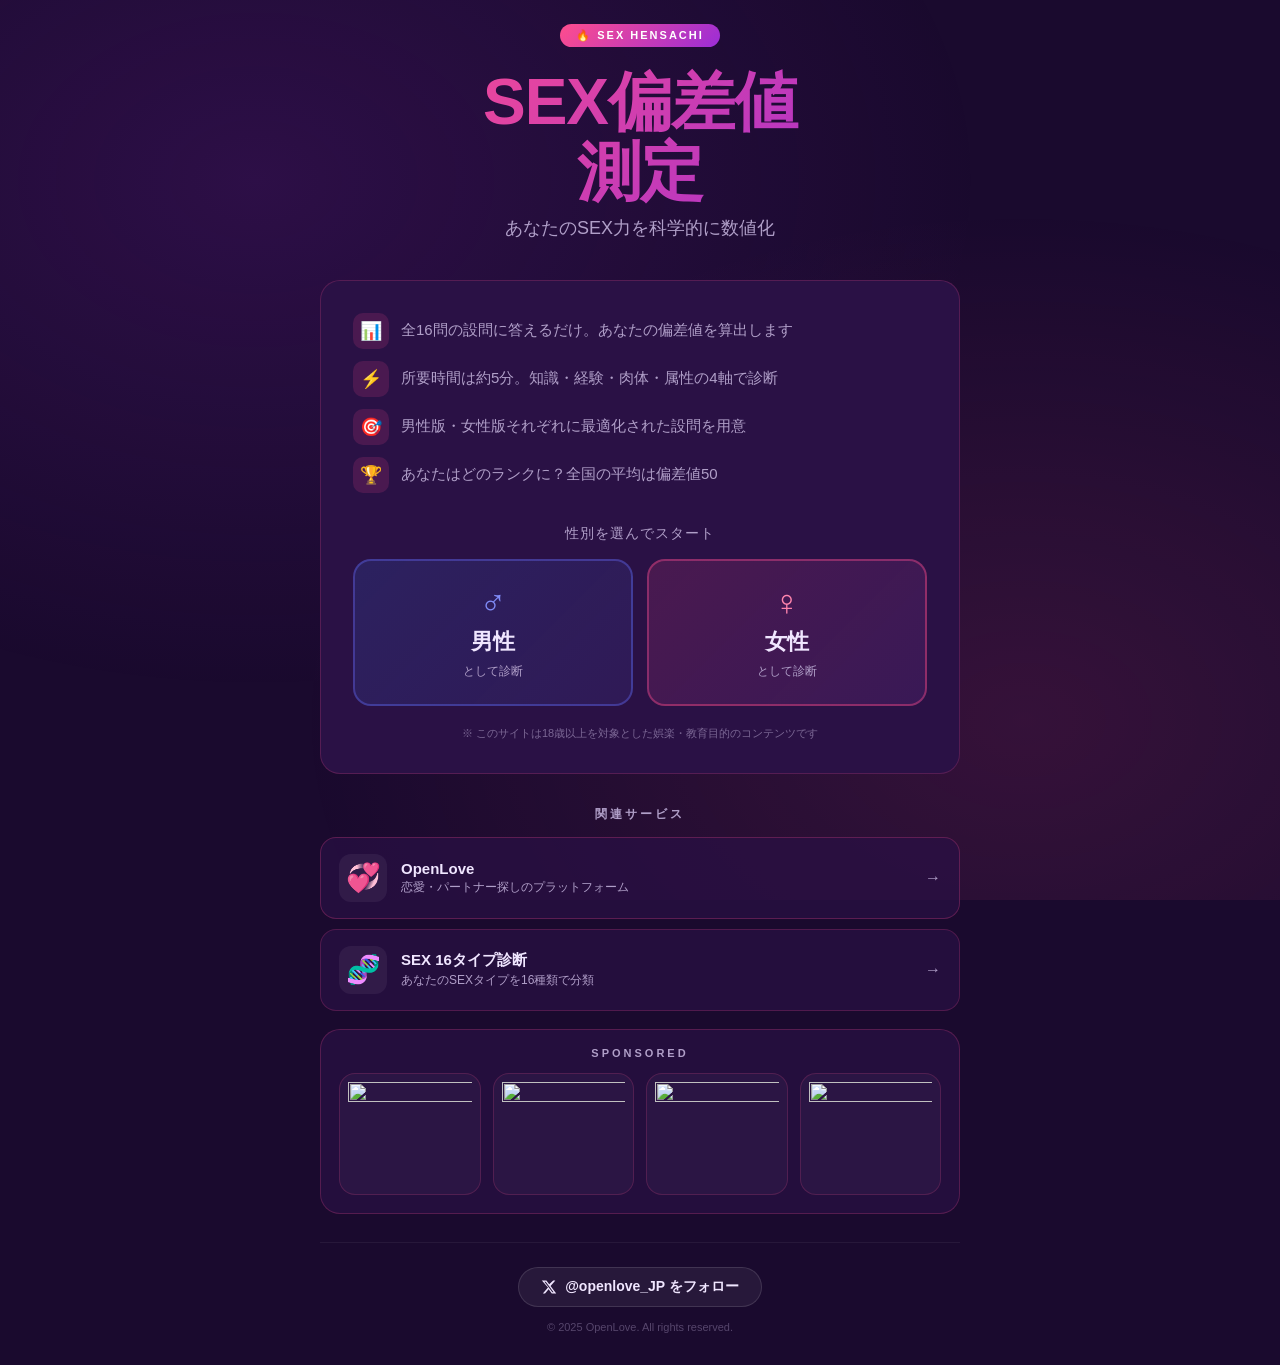
==== index.html @ 1feec9a5 "Initial site commit" ====
<!DOCTYPE html>
<html lang="ja">
<head>
  <meta charset="UTF-8">
  <meta name="viewport" content="width=device-width, initial-scale=1.0">
  <title>SEX偏差値測定 | あなたのSEX力を数値化</title>
  <link rel="stylesheet" href="style.css">
</head>
<body>
  <div class="container fade-in">
    <div class="top-header">
      <div class="logo-badge">🔥 SEX HENSACHI</div>
      <h1 class="main-title">SEX偏差値<br>測定</h1>
      <p class="sub-title">あなたのSEX力を科学的に数値化</p>
    </div>

    <div class="card">
      <ul class="feature-list">
        <li>
          <div class="icon">📊</div>
          <span>全16問の設問に答えるだけ。あなたの偏差値を算出します</span>
        </li>
        <li>
          <div class="icon">⚡</div>
          <span>所要時間は約5分。知識・経験・肉体・属性の4軸で診断</span>
        </li>
        <li>
          <div class="icon">🎯</div>
          <span>男性版・女性版それぞれに最適化された設問を用意</span>
        </li>
        <li>
          <div class="icon">🏆</div>
          <span>あなたはどのランクに？全国の平均は偏差値50</span>
        </li>
      </ul>

      <p class="gender-heading">性別を選んでスタート</p>
      <div class="gender-btns">
        <button class="btn-gender male" onclick="startQuiz('male')">
          <span class="gender-icon">♂</span>
          <span class="gender-label">男性</span>
          <span class="gender-sub">として診断</span>
        </button>
        <button class="btn-gender female" onclick="startQuiz('female')">
          <span class="gender-icon">♀</span>
          <span class="gender-label">女性</span>
          <span class="gender-sub">として診断</span>
        </button>
      </div>
      <p class="disclaimer">※ このサイトは18歳以上を対象とした娯楽・教育目的のコンテンツです</p>
    </div>

    <!-- 関連サービス -->
    <div class="related-section">
      <p class="related-heading">関連サービス</p>
      <div class="related-grid">
        <a href="https://open-love-sepia.vercel.app/" target="_blank" rel="noopener" class="related-card openlove">
          <div class="related-card-icon">💞</div>
          <div class="related-card-body">
            <div class="related-card-name">OpenLove</div>
            <div class="related-card-desc">恋愛・パートナー探しのプラットフォーム</div>
          </div>
          <div class="related-card-arrow">→</div>
        </a>
        <a href="https://delightful-conkies-4f52ec.netlify.app/" target="_blank" rel="noopener" class="related-card type16">
          <div class="related-card-icon">🧬</div>
          <div class="related-card-body">
            <div class="related-card-name">SEX 16タイプ診断</div>
            <div class="related-card-desc">あなたのSEXタイプを16種類で分類</div>
          </div>
          <div class="related-card-arrow">→</div>
        </a>
      </div>
    </div>

    <!-- フッター -->
    <div class="sponsored-ad-frame" aria-label="SPONSORED">
      <p class="sponsored-label">SPONSORED</p>
      <div class="sponsored-grid">
        <div class="sponsored-card">
          <a href="https://px.a8.net/svt/ejp?a8mat=4B1SPS+F75DPU+5GRC+5ZMCH" target="_blank" rel="nofollow sponsored">
            <img src="https://www27.a8.net/svt/bgt?aid=260424352919&wid=001&eno=01&mid=s00000025500001006000&mc=1" width="300" height="250" alt="">
          </a>
          <img src="https://www15.a8.net/0.gif?a8mat=4B1SPS+F75DPU+5GRC+5ZMCH" width="1" height="1" alt="" class="tracking-pixel">
        </div>
        <div class="sponsored-card">
          <a href="https://px.a8.net/svt/ejp?a8mat=4B1WLZ+FQ792Q+4YJS+60OXD" target="_blank" rel="nofollow sponsored">
            <img src="https://www24.a8.net/svt/bgt?aid=260429399951&wid=001&eno=01&mid=s00000023140001011000&mc=1" width="300" height="250" alt="">
          </a>
          <img src="https://www18.a8.net/0.gif?a8mat=4B1WLZ+FQ792Q+4YJS+60OXD" width="1" height="1" alt="" class="tracking-pixel">
        </div>
        <div class="sponsored-card">
          <a href="https://px.a8.net/svt/ejp?a8mat=4B1SPS+EC6U9E+32P0+HWAG1" target="_blank" rel="nofollow sponsored">
            <img src="https://www26.a8.net/svt/bgt?aid=260424352867&wid=001&eno=01&mid=s00000014346003006000&mc=1" width="300" height="250" alt="">
          </a>
          <img src="https://www10.a8.net/0.gif?a8mat=4B1SPS+EC6U9E+32P0+HWAG1" width="1" height="1" alt="" class="tracking-pixel">
        </div>
        <div class="sponsored-card">
          <a href="https://px.a8.net/svt/ejp?a8mat=4B1WLZ+G7GTMA+3LOM+1BOLU9" target="_blank" rel="nofollow sponsored">
            <img src="https://www29.a8.net/svt/bgt?aid=260429399980&wid=001&eno=01&mid=s00000016807008009000&mc=1" width="300" height="250" alt="">
          </a>
          <img src="https://www12.a8.net/0.gif?a8mat=4B1WLZ+G7GTMA+3LOM+1BOLU9" width="1" height="1" alt="" class="tracking-pixel">
        </div>
      </div>
    </div>

    <footer class="site-footer">
      <a href="https://x.com/openlove_JP" target="_blank" rel="noopener" class="x-follow-btn">
        <svg width="16" height="16" viewBox="0 0 24 24" fill="currentColor"><path d="M18.244 2.25h3.308l-7.227 8.26 8.502 11.24H16.17l-4.714-6.231-5.401 6.231H2.748l7.73-8.835L1.254 2.25H8.08l4.254 5.622L18.244 2.25zm-1.161 17.52h1.833L7.084 4.126H5.117L17.083 19.77z"/></svg>
        @openlove_JP をフォロー
      </a>
      <p class="footer-copy">© 2025 OpenLove. All rights reserved.</p>
    </footer>
  </div>

  <script>
    function startQuiz(gender) {
      sessionStorage.setItem('sv_gender', gender);
      window.location.href = 'questions.html';
    }
  </script>
</body>
</html>
---- style.css ----
* {
  margin: 0;
  padding: 0;
  box-sizing: border-box;
}

:root {
  --pink: #ff4d8d;
  --pink-light: #ff85ad;
  --pink-dark: #cc2066;
  --purple: #9b2dd6;
  --purple-light: #c45df0;
  --bg: #1a0a2e;
  --bg-card: #2a1145;
  --text: #f0e6ff;
  --text-muted: #b09fc8;
  --gradient: linear-gradient(135deg, #ff4d8d, #9b2dd6);
}

body {
  font-family: 'Hiragino Sans', 'Yu Gothic', 'Meiryo', sans-serif;
  background: var(--bg);
  color: var(--text);
  min-height: 100vh;
  display: flex;
  flex-direction: column;
  align-items: center;
  justify-content: center;
  overflow-x: hidden;
}

/* ===== PARTICLES BG ===== */
body::before {
  content: '';
  position: fixed;
  inset: 0;
  background:
    radial-gradient(ellipse at 20% 20%, rgba(155, 45, 214, 0.15) 0%, transparent 50%),
    radial-gradient(ellipse at 80% 80%, rgba(255, 77, 141, 0.12) 0%, transparent 50%);
  pointer-events: none;
  z-index: 0;
}

.container {
  position: relative;
  z-index: 1;
  width: 100%;
  max-width: 680px;
  padding: 24px 20px;
}

/* ===== TOP PAGE ===== */
.top-header {
  text-align: center;
  margin-bottom: 40px;
}

.logo-badge {
  display: inline-block;
  background: var(--gradient);
  color: #fff;
  font-size: 11px;
  font-weight: 700;
  letter-spacing: 2px;
  padding: 5px 16px;
  border-radius: 20px;
  margin-bottom: 20px;
  text-transform: uppercase;
}

.main-title {
  font-size: clamp(36px, 8vw, 64px);
  font-weight: 900;
  background: var(--gradient);
  -webkit-background-clip: text;
  -webkit-text-fill-color: transparent;
  background-clip: text;
  line-height: 1.1;
  margin-bottom: 8px;
  letter-spacing: -1px;
}

.sub-title {
  font-size: clamp(14px, 3vw, 18px);
  color: var(--text-muted);
  font-weight: 400;
  margin-bottom: 32px;
}

.card {
  background: var(--bg-card);
  border: 1px solid rgba(255, 77, 141, 0.2);
  border-radius: 20px;
  padding: 32px;
  margin-bottom: 24px;
}

.feature-list {
  list-style: none;
  display: flex;
  flex-direction: column;
  gap: 12px;
  margin-bottom: 32px;
}

.feature-list li {
  display: flex;
  align-items: center;
  gap: 12px;
  font-size: 15px;
  color: var(--text-muted);
}

.feature-list li .icon {
  width: 36px;
  height: 36px;
  background: rgba(255, 77, 141, 0.15);
  border-radius: 10px;
  display: flex;
  align-items: center;
  justify-content: center;
  font-size: 18px;
  flex-shrink: 0;
}

.btn-primary {
  display: block;
  width: 100%;
  padding: 18px 32px;
  background: var(--gradient);
  color: #fff;
  font-size: 18px;
  font-weight: 800;
  border: none;
  border-radius: 16px;
  cursor: pointer;
  text-align: center;
  text-decoration: none;
  transition: all 0.2s ease;
  box-shadow: 0 8px 32px rgba(255, 77, 141, 0.35);
  letter-spacing: 1px;
}

.btn-primary:hover {
  transform: translateY(-2px);
  box-shadow: 0 12px 40px rgba(255, 77, 141, 0.5);
}

.btn-primary:active {
  transform: translateY(0);
}

.disclaimer {
  text-align: center;
  font-size: 11px;
  color: var(--text-muted);
  opacity: 0.6;
  margin-top: 16px;
}

/* ===== GENDER SELECT ===== */
.gender-heading {
  text-align: center;
  font-size: 14px;
  color: var(--text-muted);
  letter-spacing: 1px;
  margin-bottom: 16px;
}

.gender-btns {
  display: grid;
  grid-template-columns: 1fr 1fr;
  gap: 14px;
  margin-bottom: 20px;
}

.btn-gender {
  display: flex;
  flex-direction: column;
  align-items: center;
  justify-content: center;
  gap: 6px;
  padding: 24px 16px;
  border-radius: 18px;
  border: 2px solid transparent;
  cursor: pointer;
  transition: all 0.25s ease;
  font-family: inherit;
}

.btn-gender.male {
  background: linear-gradient(135deg, rgba(59,130,246,0.15), rgba(99,102,241,0.1));
  border-color: rgba(99,102,241,0.4);
}

.btn-gender.female {
  background: linear-gradient(135deg, rgba(255,77,141,0.15), rgba(196,93,240,0.1));
  border-color: rgba(255,77,141,0.4);
}

.btn-gender:hover {
  transform: translateY(-3px);
}

.btn-gender.male:hover {
  border-color: #6366f1;
  box-shadow: 0 8px 28px rgba(99,102,241,0.3);
}

.btn-gender.female:hover {
  border-color: var(--pink);
  box-shadow: 0 8px 28px rgba(255,77,141,0.3);
}

.gender-icon {
  font-size: 36px;
  line-height: 1;
}

.btn-gender.male .gender-icon { color: #818cf8; }
.btn-gender.female .gender-icon { color: var(--pink-light); }

.gender-label {
  font-size: 22px;
  font-weight: 800;
  color: var(--text);
}

.gender-sub {
  font-size: 12px;
  color: var(--text-muted);
}

/* ===== CATEGORY BADGE ===== */
.cat-badge {
  font-size: 13px;
  font-weight: 700;
  letter-spacing: 1px;
}

/* ===== QUESTION PAGE ===== */
.progress-bar-wrap {
  margin-bottom: 28px;
}

.progress-info {
  display: flex;
  justify-content: space-between;
  align-items: center;
  margin-bottom: 10px;
  font-size: 13px;
  color: var(--text-muted);
}

.progress-info .current-q {
  font-weight: 700;
  color: var(--pink-light);
}

.progress-track {
  width: 100%;
  height: 6px;
  background: rgba(255, 255, 255, 0.1);
  border-radius: 3px;
  overflow: hidden;
}

.progress-fill {
  height: 100%;
  background: var(--gradient);
  border-radius: 3px;
  transition: width 0.4s ease;
}

.question-card {
  background: var(--bg-card);
  border: 1px solid rgba(255, 77, 141, 0.2);
  border-radius: 20px;
  padding: 32px;
}

.q-number {
  font-size: 12px;
  font-weight: 700;
  color: var(--pink);
  letter-spacing: 2px;
  margin-bottom: 12px;
  text-transform: uppercase;
}

.q-text {
  font-size: clamp(16px, 3.5vw, 20px);
  font-weight: 700;
  line-height: 1.6;
  margin-bottom: 28px;
  color: var(--text);
}

.choices {
  display: flex;
  flex-direction: column;
  gap: 10px;
}

.choice-btn {
  width: 100%;
  padding: 16px 20px;
  background: rgba(255, 255, 255, 0.04);
  border: 1.5px solid rgba(255, 255, 255, 0.1);
  border-radius: 12px;
  color: var(--text);
  font-size: 15px;
  font-family: inherit;
  text-align: left;
  cursor: pointer;
  transition: all 0.2s ease;
  display: flex;
  align-items: center;
  gap: 12px;
}

.choice-btn:hover {
  border-color: var(--pink);
  background: rgba(255, 77, 141, 0.08);
  transform: translateX(4px);
}

.choice-btn.selected {
  border-color: var(--pink);
  background: rgba(255, 77, 141, 0.15);
  color: #fff;
}

.choice-btn .choice-label {
  width: 28px;
  height: 28px;
  background: rgba(255, 77, 141, 0.2);
  border-radius: 8px;
  display: flex;
  align-items: center;
  justify-content: center;
  font-size: 12px;
  font-weight: 700;
  color: var(--pink-light);
  flex-shrink: 0;
}

.choice-btn.selected .choice-label {
  background: var(--pink);
  color: #fff;
}

.btn-next {
  margin-top: 24px;
  display: block;
  width: 100%;
  padding: 16px;
  background: var(--gradient);
  color: #fff;
  font-size: 16px;
  font-weight: 700;
  border: none;
  border-radius: 14px;
  cursor: pointer;
  transition: all 0.2s ease;
  opacity: 0.4;
  pointer-events: none;
  font-family: inherit;
  box-shadow: 0 6px 24px rgba(255, 77, 141, 0.3);
}

.btn-next.active {
  opacity: 1;
  pointer-events: all;
}

.btn-next.active:hover {
  transform: translateY(-2px);
  box-shadow: 0 10px 32px rgba(255, 77, 141, 0.5);
}

/* ===== RESULT PAGE ===== */
.result-header {
  text-align: center;
  margin-bottom: 32px;
}

.result-title {
  font-size: 22px;
  color: var(--text-muted);
  margin-bottom: 8px;
}

.hensachi-display {
  text-align: center;
  margin-bottom: 32px;
}

.hensachi-label {
  font-size: 14px;
  color: var(--text-muted);
  letter-spacing: 3px;
  text-transform: uppercase;
  margin-bottom: 4px;
}

.hensachi-value {
  font-size: clamp(72px, 18vw, 112px);
  font-weight: 900;
  background: var(--gradient);
  -webkit-background-clip: text;
  -webkit-text-fill-color: transparent;
  background-clip: text;
  line-height: 1;
  margin-bottom: 8px;
}

.hensachi-rank {
  display: inline-block;
  background: var(--gradient);
  color: #fff;
  font-size: 13px;
  font-weight: 700;
  padding: 6px 20px;
  border-radius: 20px;
  letter-spacing: 1px;
}

/* Gauge */
.gauge-wrap {
  margin: 28px 0;
  padding: 0 8px;
}

.gauge-track {
  position: relative;
  height: 20px;
  background: rgba(255, 255, 255, 0.08);
  border-radius: 10px;
  overflow: visible;
  margin-bottom: 8px;
}

.gauge-fill {
  height: 100%;
  background: var(--gradient);
  border-radius: 10px;
  transition: width 1.2s cubic-bezier(0.22, 1, 0.36, 1);
  position: relative;
  overflow: hidden;
}

.gauge-fill::after {
  content: '';
  position: absolute;
  inset: 0;
  background: linear-gradient(90deg, transparent 60%, rgba(255,255,255,0.2));
  animation: shimmer 2s infinite;
}

@keyframes shimmer {
  0% { transform: translateX(-100%); }
  100% { transform: translateX(200%); }
}

.gauge-pointer {
  position: absolute;
  top: 50%;
  transform: translate(-50%, -50%);
  width: 28px;
  height: 28px;
  background: #fff;
  border: 4px solid var(--pink);
  border-radius: 50%;
  box-shadow: 0 0 16px rgba(255, 77, 141, 0.6);
  transition: left 1.2s cubic-bezier(0.22, 1, 0.36, 1);
  z-index: 2;
}

.gauge-labels {
  display: flex;
  justify-content: space-between;
  font-size: 11px;
  color: var(--text-muted);
}

.result-desc-card {
  background: var(--bg-card);
  border: 1px solid rgba(255, 77, 141, 0.2);
  border-radius: 20px;
  padding: 28px;
  margin-bottom: 24px;
}

.rank-name {
  font-size: 22px;
  font-weight: 800;
  color: var(--pink-light);
  margin-bottom: 12px;
}

.rank-desc {
  font-size: 15px;
  line-height: 1.8;
  color: var(--text-muted);
}

.score-breakdown {
  background: var(--bg-card);
  border: 1px solid rgba(255, 255, 255, 0.08);
  border-radius: 20px;
  padding: 24px;
  margin-bottom: 24px;
}

.score-breakdown h3 {
  font-size: 14px;
  color: var(--text-muted);
  letter-spacing: 2px;
  text-transform: uppercase;
  margin-bottom: 20px;
}

.score-bars {
  display: flex;
  flex-direction: column;
  gap: 14px;
}

.score-bar-item {
  display: flex;
  flex-direction: column;
  gap: 6px;
}

.score-bar-label {
  display: flex;
  justify-content: space-between;
  font-size: 13px;
  color: var(--text-muted);
}

.score-bar-track {
  height: 8px;
  background: rgba(255, 255, 255, 0.08);
  border-radius: 4px;
  overflow: hidden;
}

.score-bar-fill {
  height: 100%;
  border-radius: 4px;
  transition: width 1s cubic-bezier(0.22, 1, 0.36, 1);
}

.btn-retry {
  display: block;
  width: 100%;
  padding: 16px;
  background: transparent;
  border: 2px solid var(--pink);
  color: var(--pink-light);
  font-size: 16px;
  font-weight: 700;
  border-radius: 14px;
  cursor: pointer;
  transition: all 0.2s ease;
  text-align: center;
  text-decoration: none;
  font-family: inherit;
  margin-bottom: 12px;
}

.btn-retry:hover {
  background: rgba(255, 77, 141, 0.1);
  transform: translateY(-2px);
}

.share-btn {
  display: block;
  width: 100%;
  padding: 16px;
  background: #1da1f2;
  border: none;
  color: #fff;
  font-size: 15px;
  font-weight: 700;
  border-radius: 14px;
  cursor: pointer;
  transition: all 0.2s ease;
  text-align: center;
  font-family: inherit;
}

.share-btn:hover {
  background: #1a91da;
  transform: translateY(-2px);
}

/* ===== RELATED SERVICES ===== */
.related-section {
  margin-top: 32px;
}

.related-heading {
  font-size: 12px;
  font-weight: 700;
  letter-spacing: 3px;
  text-transform: uppercase;
  color: var(--text-muted);
  text-align: center;
  margin-bottom: 14px;
}

.related-grid {
  display: flex;
  flex-direction: column;
  gap: 10px;
}

.related-card {
  display: flex;
  align-items: center;
  gap: 14px;
  padding: 16px 18px;
  border-radius: 16px;
  text-decoration: none;
  background: rgba(42, 17, 69, 0.7);
  border: 1.5px solid rgba(255, 77, 141, 0.2);
  transition: all 0.22s ease;
  position: relative;
  overflow: hidden;
}

.related-card::before {
  content: '';
  position: absolute;
  inset: 0;
  opacity: 0;
  transition: opacity 0.22s ease;
}

.related-card:hover {
  transform: translateY(-4px);
}

.related-card:hover::before {
  opacity: 1;
}

.related-card.openlove {
  background: rgba(42, 17, 69, 0.7);
  border-color: rgba(255, 77, 141, 0.25);
}

.related-card.openlove:hover {
  border-color: rgba(255, 77, 141, 0.6);
  box-shadow: 0 6px 24px rgba(255, 77, 141, 0.2);
}

.related-card.type16 {
  background: rgba(42, 17, 69, 0.7);
  border-color: rgba(255, 77, 141, 0.2);
}

.related-card.type16:hover {
  border-color: rgba(155, 45, 214, 0.6);
  box-shadow: 0 6px 24px rgba(155, 45, 214, 0.2);
}

.related-card-icon {
  font-size: 28px;
  flex-shrink: 0;
  width: 48px;
  height: 48px;
  display: flex;
  align-items: center;
  justify-content: center;
  background: rgba(255, 255, 255, 0.06);
  border-radius: 12px;
}

.related-card-body {
  flex: 1;
  min-width: 0;
}

.related-card-name {
  font-size: 15px;
  font-weight: 700;
  color: var(--text);
  margin-bottom: 2px;
}

.related-card-desc {
  font-size: 12px;
  color: var(--text-muted);
  white-space: nowrap;
  overflow: hidden;
  text-overflow: ellipsis;
}

.related-card-arrow {
  font-size: 16px;
  color: var(--text-muted);
  flex-shrink: 0;
  transition: transform 0.2s ease;
}

.related-card:hover .related-card-arrow {
  transform: translateX(4px);
  color: var(--text);
}

/* ===== SPONSORED ADS ===== */
.sponsored-ad-frame {
  margin-top: 18px;
  padding: 18px;
  background: rgba(42, 17, 69, 0.7);
  border: 1px solid rgba(255, 77, 141, 0.22);
  border-radius: 20px;
}

.sponsored-label {
  margin-bottom: 14px;
  color: var(--text-muted);
  font-size: 11px;
  font-weight: 700;
  letter-spacing: 3px;
  line-height: 1;
  text-align: center;
}

.sponsored-grid {
  display: grid;
  grid-template-columns: repeat(4, minmax(0, 1fr));
  gap: 12px;
}

.sponsored-card {
  min-width: 0;
  padding: 8px;
  background: rgba(255, 255, 255, 0.035);
  border: 1px solid rgba(255, 77, 141, 0.18);
  border-radius: 16px;
  transition: transform 0.22s ease, border-color 0.22s ease, box-shadow 0.22s ease;
}

.sponsored-card:hover {
  transform: translateY(-4px);
  border-color: rgba(255, 77, 141, 0.25);
  box-shadow: 0 8px 24px rgba(255, 77, 141, 0.14);
}

.sponsored-card a {
  display: block;
}

.sponsored-card img:not(.tracking-pixel) {
  display: block;
  width: 300px;
  max-width: 100%;
  height: auto;
  border: 0;
  margin: 0 auto;
}

.tracking-pixel {
  display: block;
  width: 1px;
  height: 1px;
  border: 0;
}

@media (max-width: 640px) {
  .sponsored-grid {
    grid-template-columns: repeat(2, minmax(0, 1fr));
  }
}

@media (max-width: 380px) {
  .sponsored-grid {
    grid-template-columns: 1fr;
  }
}

/* ===== FOOTER ===== */
.site-footer {
  margin-top: 28px;
  padding: 24px 0 8px;
  border-top: 1px solid rgba(255, 255, 255, 0.06);
  display: flex;
  flex-direction: column;
  align-items: center;
  gap: 14px;
}

.x-follow-btn {
  display: inline-flex;
  align-items: center;
  gap: 8px;
  padding: 10px 22px;
  background: rgba(255, 255, 255, 0.06);
  border: 1.5px solid rgba(255, 255, 255, 0.12);
  border-radius: 999px;
  color: var(--text);
  font-size: 14px;
  font-weight: 600;
  text-decoration: none;
  transition: all 0.2s ease;
}

.x-follow-btn:hover {
  background: rgba(255, 255, 255, 0.1);
  border-color: rgba(255, 255, 255, 0.25);
  transform: translateY(-1px);
}

.footer-copy {
  font-size: 11px;
  color: var(--text-muted);
  opacity: 0.4;
}

/* Animation */
@keyframes fadeInUp {
  from { opacity: 0; transform: translateY(24px); }
  to { opacity: 1; transform: translateY(0); }
}

.fade-in {
  animation: fadeInUp 0.5s ease both;
}

@keyframes countUp {
  from { opacity: 0; transform: scale(0.5); }
  to { opacity: 1; transform: scale(1); }
}

.count-anim {
  animation: countUp 0.7s cubic-bezier(0.22, 1, 0.36, 1) both;
  animation-delay: 0.2s;
}
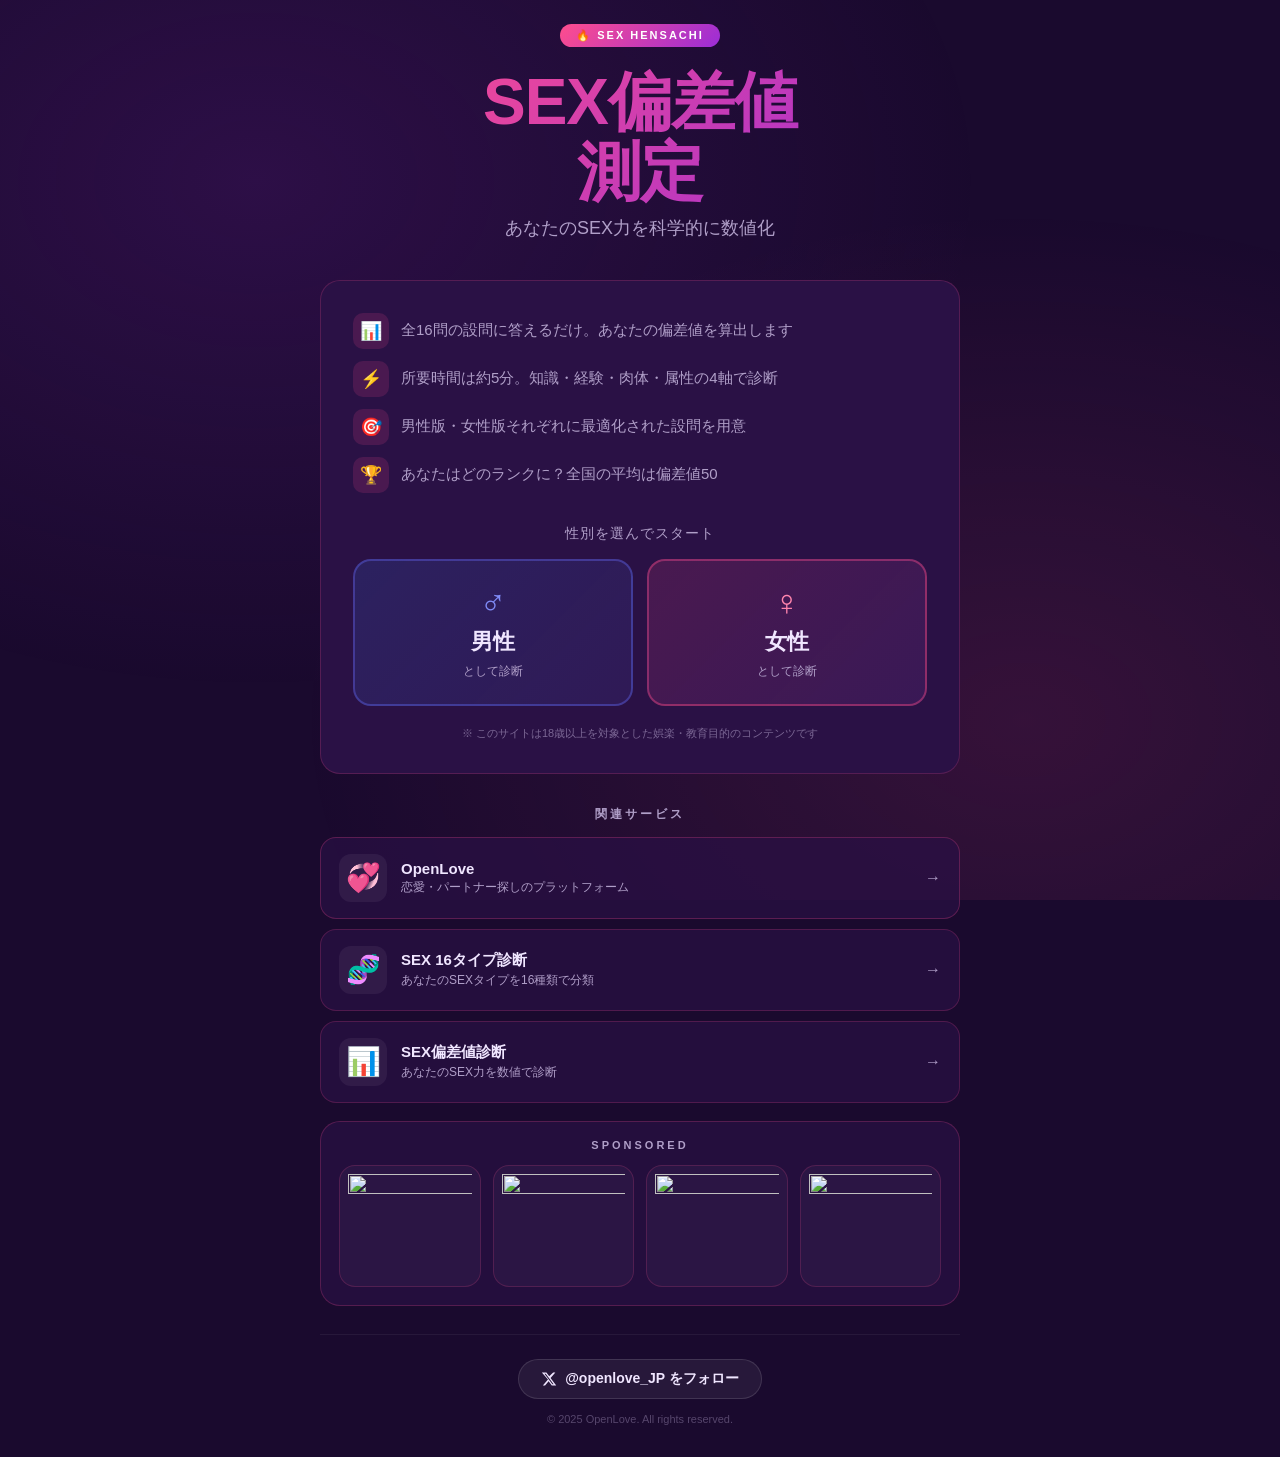
==== commit 9546cae6: "Update related site links" ====
--- a/index.html
+++ b/index.html
@@ -54,7 +54,7 @@
     <div class="related-section">
       <p class="related-heading">関連サービス</p>
       <div class="related-grid">
-        <a href="https://open-love-sepia.vercel.app/" target="_blank" rel="noopener" class="related-card openlove">
+        <a href="https://open-love-sepia.vercel.app" target="_blank" rel="noopener" class="related-card openlove">
           <div class="related-card-icon">💞</div>
           <div class="related-card-body">
             <div class="related-card-name">OpenLove</div>
@@ -62,11 +62,19 @@
           </div>
           <div class="related-card-arrow">→</div>
         </a>
-        <a href="https://delightful-conkies-4f52ec.netlify.app/" target="_blank" rel="noopener" class="related-card type16">
+        <a href="https://gs1117op.github.io/sex-diagnosis/" target="_blank" rel="noopener" class="related-card type16">
           <div class="related-card-icon">🧬</div>
           <div class="related-card-body">
             <div class="related-card-name">SEX 16タイプ診断</div>
             <div class="related-card-desc">あなたのSEXタイプを16種類で分類</div>
+          </div>
+          <div class="related-card-arrow">→</div>
+        </a>
+        <a href="https://gs1117op.github.io/sex-value/" target="_blank" rel="noopener" class="related-card sexvalue">
+          <div class="related-card-icon">📊</div>
+          <div class="related-card-body">
+            <div class="related-card-name">SEX偏差値診断</div>
+            <div class="related-card-desc">あなたのSEX力を数値で診断</div>
           </div>
           <div class="related-card-arrow">→</div>
         </a>
--- a/style.css
+++ b/style.css
@@ -668,6 +668,16 @@
   box-shadow: 0 6px 24px rgba(155, 45, 214, 0.2);
 }
 
+.related-card.sexvalue {
+  background: rgba(42, 17, 69, 0.7);
+  border-color: rgba(255, 77, 141, 0.2);
+}
+
+.related-card.sexvalue:hover {
+  border-color: rgba(255, 198, 41, 0.6);
+  box-shadow: 0 6px 24px rgba(255, 198, 41, 0.18);
+}
+
 .related-card-icon {
   font-size: 28px;
   flex-shrink: 0;
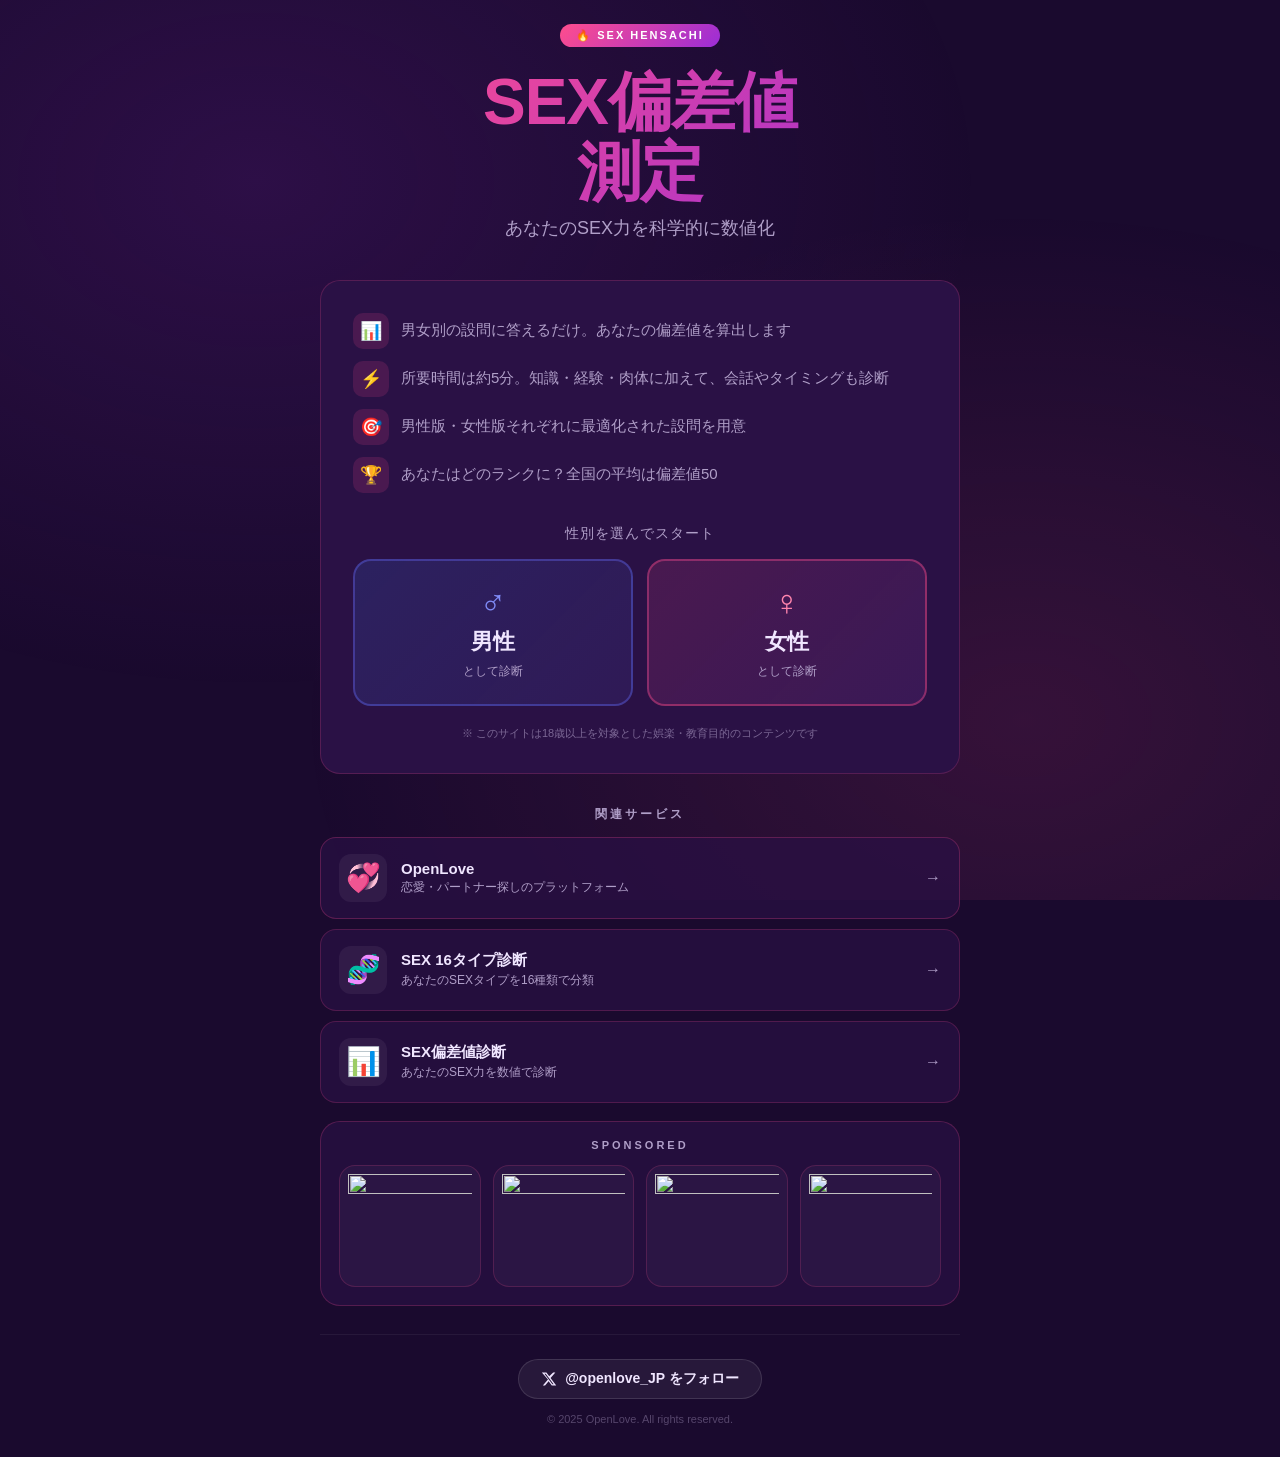
==== commit 8f7871b6: "Add type-based consulting offers" ====
--- a/index.html
+++ b/index.html
@@ -18,11 +18,11 @@
       <ul class="feature-list">
         <li>
           <div class="icon">📊</div>
-          <span>全16問の設問に答えるだけ。あなたの偏差値を算出します</span>
+          <span>男女別の設問に答えるだけ。あなたの偏差値を算出します</span>
         </li>
         <li>
           <div class="icon">⚡</div>
-          <span>所要時間は約5分。知識・経験・肉体・属性の4軸で診断</span>
+          <span>所要時間は約5分。知識・経験・肉体に加えて、会話やタイミングも診断</span>
         </li>
         <li>
           <div class="icon">🎯</div>
--- a/style.css
+++ b/style.css
@@ -505,6 +505,129 @@
   color: var(--text-muted);
 }
 
+.type-result-card {
+  background: linear-gradient(180deg, rgba(255, 77, 141, 0.14), rgba(42, 17, 69, 0.88));
+  border: 1px solid rgba(255, 77, 141, 0.28);
+  border-radius: 20px;
+  padding: 26px;
+  margin-bottom: 24px;
+  box-shadow: 0 14px 44px rgba(255, 77, 141, 0.12);
+}
+
+.type-kicker,
+.consult-label {
+  font-size: 11px;
+  font-weight: 800;
+  letter-spacing: 2px;
+  text-transform: uppercase;
+  color: var(--pink-light);
+  margin-bottom: 10px;
+}
+
+.type-name {
+  font-size: 28px;
+  font-weight: 900;
+  line-height: 1.25;
+  color: #fff;
+  margin-bottom: 18px;
+}
+
+.type-copy {
+  display: flex;
+  flex-direction: column;
+  gap: 12px;
+  font-size: 15px;
+  line-height: 1.8;
+  color: var(--text-muted);
+}
+
+.consult-box {
+  margin-top: 24px;
+  padding-top: 22px;
+  border-top: 1px solid rgba(255, 255, 255, 0.12);
+}
+
+.consult-product {
+  font-size: 20px;
+  font-weight: 900;
+  line-height: 1.35;
+  color: #fff;
+  margin-bottom: 14px;
+}
+
+.consult-list {
+  display: flex;
+  flex-direction: column;
+  gap: 9px;
+  list-style: none;
+  margin: 0 0 16px;
+  padding: 0;
+}
+
+.consult-list li {
+  position: relative;
+  padding-left: 24px;
+  font-size: 14px;
+  line-height: 1.6;
+  color: var(--text);
+}
+
+.consult-list li::before {
+  content: '';
+  position: absolute;
+  left: 0;
+  top: 0.72em;
+  width: 9px;
+  height: 9px;
+  border-radius: 50%;
+  background: var(--gradient);
+  box-shadow: 0 0 12px rgba(255, 77, 141, 0.7);
+}
+
+.consult-hook {
+  font-size: 15px;
+  font-weight: 800;
+  line-height: 1.7;
+  color: var(--pink-light);
+}
+
+.consult-cta-card {
+  background: rgba(255, 77, 141, 0.1);
+  border: 1px solid rgba(255, 77, 141, 0.32);
+  border-radius: 20px;
+  padding: 24px;
+  margin-bottom: 24px;
+}
+
+.consult-cta-card p {
+  font-size: 14px;
+  line-height: 1.75;
+  color: var(--text-muted);
+  margin-bottom: 10px;
+}
+
+.consult-cta {
+  display: block;
+  width: 100%;
+  margin-top: 18px;
+  padding: 17px 18px;
+  background: var(--gradient);
+  color: #fff;
+  font-size: 15px;
+  font-weight: 900;
+  line-height: 1.45;
+  border-radius: 14px;
+  text-align: center;
+  text-decoration: none;
+  box-shadow: 0 12px 34px rgba(255, 77, 141, 0.34);
+  transition: all 0.22s ease;
+}
+
+.consult-cta:hover {
+  transform: translateY(-2px);
+  box-shadow: 0 16px 42px rgba(255, 77, 141, 0.42);
+}
+
 .score-breakdown {
   background: var(--bg-card);
   border: 1px solid rgba(255, 255, 255, 0.08);
